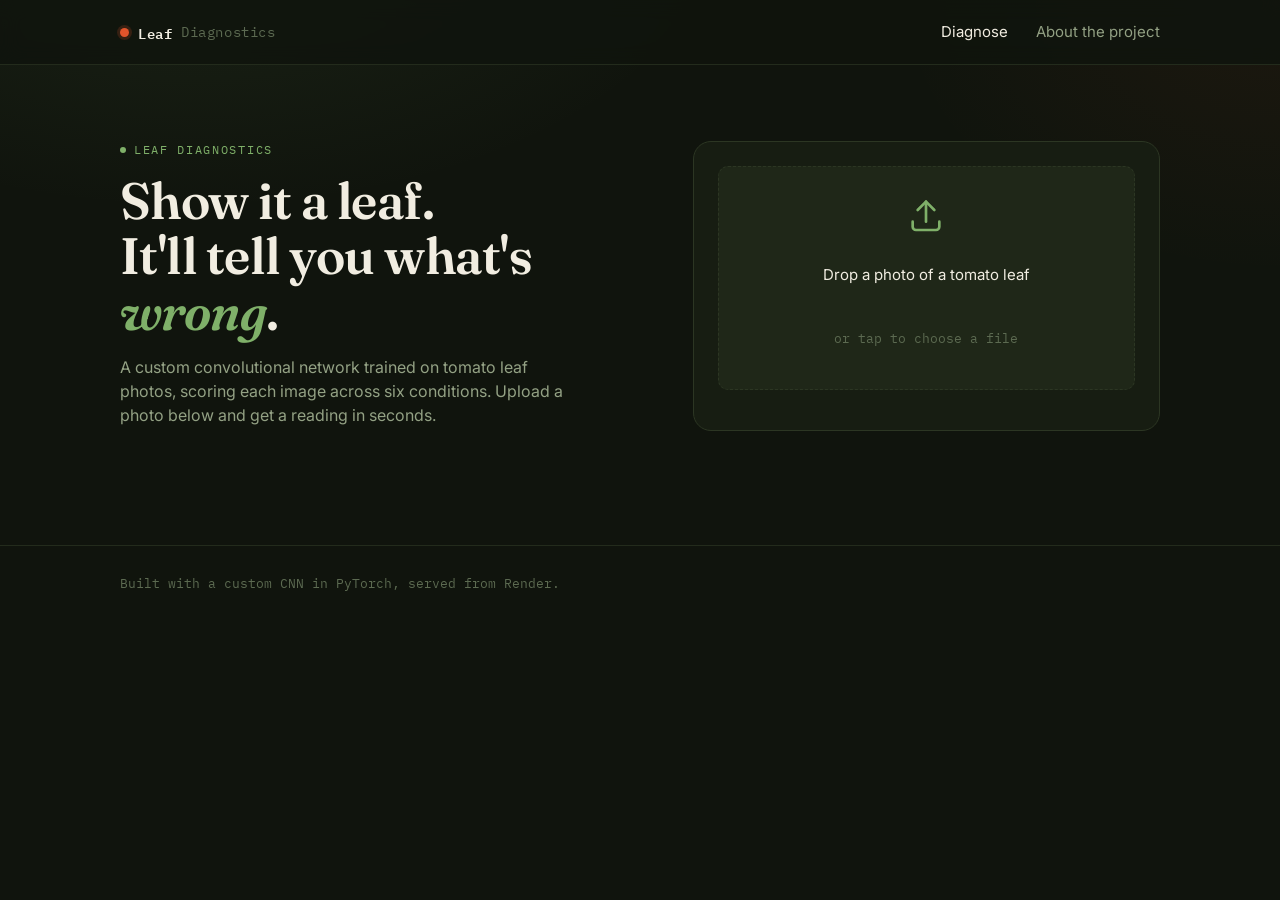
==== frontend/index.html @ 5c908f68 "adding probabilities to the backend and frontend version 1" ====
<!DOCTYPE html>
<html lang="en">
<head>
<meta charset="UTF-8" />
<meta name="viewport" content="width=device-width, initial-scale=1.0" />
<title>Leaf Diagnostics — Tomato Disease Detection</title>
<meta name="description" content="Upload a photo of a tomato leaf and get an instant diagnosis from a custom CNN." />
<link rel="preconnect" href="https://fonts.googleapis.com" />
<link rel="preconnect" href="https://fonts.gstatic.com" crossorigin />
<link href="https://fonts.googleapis.com/css2?family=Fraunces:ital,wght@0,500;0,600;1,500&family=Inter:wght@400;500;600&family=IBM+Plex+Mono:wght@400;500&display=swap" rel="stylesheet" />
<link rel="stylesheet" href="css/style.css" />
</head>
<body>

<header class="site-header">
  <div class="wrap">
    <a href="index.html" class="logo"><span class="dot"></span><b>Leaf</b><span>Diagnostics</span></a>
    <button class="nav-toggle" aria-label="Toggle menu" aria-expanded="false">
      <span></span><span></span><span></span>
    </button>
    <nav class="site-nav">
      <a href="index.html" class="is-active">Diagnose</a>
      <a href="about.html">About the project</a>
    </nav>
  </div>
</header>

<main>
  <div class="wrap">
    <section class="hero">
      <div class="hero-grid">
        <div>
          <p class="eyebrow">Leaf diagnostics</p>
          <h1>Show it a leaf.<br>It'll tell you what's <em>wrong</em>.</h1>
          <p class="lead">
            A custom convolutional network trained on tomato leaf photos,
            scoring each image across six conditions. Upload a photo below
            and get a reading in seconds.
          </p>
        </div>

        <div class="scan-card" id="scan-card">
          <div class="dropzone" id="dropzone">
            <svg class="icon" viewBox="0 0 24 24" fill="none" stroke="currentColor" stroke-width="1.6" stroke-linecap="round" stroke-linejoin="round">
              <path d="M12 16V4"/>
              <path d="M7 9l5-5 5 5"/>
              <path d="M4 16v3a2 2 0 0 0 2 2h12a2 2 0 0 0 2-2v-3"/>
            </svg>
            <p class="primary-text">Drop a photo of a tomato leaf</p>
            <p class="secondary-text">or tap to choose a file</p>
            <input type="file" id="file-input" accept="image/*" aria-label="Upload a leaf photo" />
          </div>

          <div class="preview-frame hidden" id="preview-frame">
            <img id="preview-img" alt="Uploaded leaf preview" />
            <div class="corner tl"></div>
            <div class="corner tr"></div>
            <div class="corner bl"></div>
            <div class="corner br"></div>
            <div class="scan-line hidden" id="scan-line"></div>
          </div>

          <p class="scan-status hidden" id="scan-status"></p>

          <div class="card-actions">
            <button class="btn btn-primary hidden" id="analyze-btn">Analyze leaf</button>
            <button class="btn btn-ghost hidden" id="reset-btn">Choose another</button>
          </div>

          <div class="error-box hidden" id="error-box">
            <b>Couldn't get a reading</b>
            <span id="error-msg"></span>
          </div>

          <div class="result hidden" id="result"></div>
        </div>
      </div>
    </section>
  </div>
</main>

<footer class="site-footer">
  <div class="wrap">
    <p>Built with a custom CNN in PyTorch, served from Render.</p>
  </div>
</footer>

<script src="js/nav.js"></script>
<script src="js/app.js"></script>
</body>
</html>
---- frontend/css/style.css ----
/* =========================================================
   Leaf Diagnostics — design tokens
   Palette: near-black foliage, ripe-tomato alert, sage muted
   Type: Fraunces (display) / Inter (body) / IBM Plex Mono (data)
   ========================================================= */

:root {
  --bg: #10140d;
  --surface: #171d12;
  --surface-2: #1f2718;
  --border: #2c3623;
  --border-soft: #232b1c;

  --text: #f1ede1;
  --text-muted: #93a184;
  --text-faint: #5c6a51;

  --green: #7fb069;
  --green-dim: #4f7440;
  --red: #e2542b;
  --red-dim: #8f3a22;

  --font-display: "Fraunces", ui-serif, Georgia, serif;
  --font-body: "Inter", -apple-system, BlinkMacSystemFont, sans-serif;
  --font-mono: "IBM Plex Mono", ui-monospace, SFMono-Regular, monospace;

  --radius: 10px;
  --radius-lg: 18px;

  --container: 1080px;
}

* {
  box-sizing: border-box;
}

html {
  -webkit-text-size-adjust: 100%;
}

body {
  margin: 0;
  background: var(--bg);
  background-image:
    radial-gradient(ellipse 900px 500px at 15% -10%, rgba(127, 176, 105, 0.10), transparent 60%),
    radial-gradient(ellipse 700px 500px at 100% 0%, rgba(226, 84, 43, 0.06), transparent 55%);
  background-attachment: fixed;
  color: var(--text);
  font-family: var(--font-body);
  line-height: 1.5;
  -webkit-font-smoothing: antialiased;
}

img {
  max-width: 100%;
  display: block;
}

a {
  color: inherit;
}

:focus-visible {
  outline: 2px solid var(--green);
  outline-offset: 3px;
}

@media (prefers-reduced-motion: reduce) {
  *, *::before, *::after {
    animation-duration: 0.001ms !important;
    animation-iteration-count: 1 !important;
    transition-duration: 0.001ms !important;
    scroll-behavior: auto !important;
  }
}

.wrap {
  width: 100%;
  max-width: var(--container);
  margin: 0 auto;
  padding: 0 20px;
}

.eyebrow {
  font-family: var(--font-mono);
  font-size: 12px;
  letter-spacing: 0.14em;
  text-transform: uppercase;
  color: var(--green);
  display: flex;
  align-items: center;
  gap: 8px;
  margin: 0 0 14px;
}

.eyebrow::before {
  content: "";
  width: 6px;
  height: 6px;
  border-radius: 50%;
  background: var(--green);
  flex: none;
}

.eyebrow.is-alert {
  color: var(--red);
}
.eyebrow.is-alert::before {
  background: var(--red);
}

/* ---------- Nav ---------- */

.site-header {
  position: sticky;
  top: 0;
  z-index: 40;
  background: rgba(16, 20, 13, 0.86);
  backdrop-filter: blur(10px);
  border-bottom: 1px solid var(--border-soft);
}

.site-header .wrap {
  display: flex;
  align-items: center;
  justify-content: space-between;
  height: 64px;
}

.logo {
  display: flex;
  align-items: center;
  gap: 9px;
  font-family: var(--font-mono);
  font-size: 14px;
  letter-spacing: 0.04em;
  text-decoration: none;
  color: var(--text);
}

.logo .dot {
  width: 9px;
  height: 9px;
  border-radius: 50%;
  background: var(--red);
  box-shadow: 0 0 0 3px rgba(226, 84, 43, 0.18);
}

.logo b {
  font-weight: 600;
}

.logo span {
  color: var(--text-faint);
}

.nav-toggle {
  display: flex;
  flex-direction: column;
  justify-content: center;
  gap: 4px;
  width: 36px;
  height: 36px;
  background: transparent;
  border: 1px solid var(--border);
  border-radius: 8px;
  cursor: pointer;
  align-items: center;
}

.nav-toggle span {
  width: 16px;
  height: 1.5px;
  background: var(--text-muted);
  transition: transform 0.2s ease, opacity 0.2s ease;
}

.nav-toggle[aria-expanded="true"] span:nth-child(1) {
  transform: translateY(5.5px) rotate(45deg);
}
.nav-toggle[aria-expanded="true"] span:nth-child(2) {
  opacity: 0;
}
.nav-toggle[aria-expanded="true"] span:nth-child(3) {
  transform: translateY(-5.5px) rotate(-45deg);
}

.site-nav {
  display: none;
  position: absolute;
  top: 64px;
  left: 0;
  right: 0;
  background: var(--surface);
  border-bottom: 1px solid var(--border-soft);
  flex-direction: column;
  padding: 10px 20px 18px;
}

.site-nav.is-open {
  display: flex;
}

.site-nav a {
  padding: 12px 2px;
  text-decoration: none;
  color: var(--text-muted);
  font-size: 15px;
  border-bottom: 1px solid var(--border-soft);
}

.site-nav a:last-child {
  border-bottom: none;
}

.site-nav a.is-active,
.site-nav a:hover {
  color: var(--text);
}

/* ---------- Hero / layout ---------- */

.hero {
  padding: 44px 0 20px;
}

.hero h1 {
  font-family: var(--font-display);
  font-weight: 600;
  font-size: clamp(2rem, 8vw, 2.6rem);
  line-height: 1.08;
  letter-spacing: -0.01em;
  margin: 0 0 16px;
}

.hero h1 em {
  font-style: italic;
  color: var(--green);
}

.hero p.lead {
  color: var(--text-muted);
  font-size: 16px;
  max-width: 46ch;
  margin: 0 0 28px;
}

main {
  padding-bottom: 60px;
}

/* ---------- Scan card ---------- */

.scan-card {
  background: var(--surface);
  border: 1px solid var(--border);
  border-radius: var(--radius-lg);
  padding: 18px;
}

.dropzone {
  position: relative;
  border: 1px dashed var(--border);
  border-radius: var(--radius);
  min-height: 220px;
  display: flex;
  flex-direction: column;
  align-items: center;
  justify-content: center;
  text-align: center;
  gap: 14px;
  padding: 28px 20px;
  cursor: pointer;
  transition: border-color 0.15s ease, background 0.15s ease;
  background: var(--surface-2);
  overflow: hidden;
}

.dropzone:hover,
.dropzone.is-drag {
  border-color: var(--green-dim);
  background: #212b19;
}

.dropzone input[type="file"] {
  position: absolute;
  inset: 0;
  opacity: 0;
  cursor: pointer;
}

.dropzone .icon {
  width: 40px;
  height: 40px;
  color: var(--green);
}

.dropzone .primary-text {
  font-size: 15px;
  color: var(--text);
}

.dropzone .secondary-text {
  font-size: 13px;
  color: var(--text-faint);
  font-family: var(--font-mono);
}

/* preview / viewfinder */

.preview-frame {
  position: relative;
  border-radius: var(--radius);
  overflow: hidden;
  background: #000;
  aspect-ratio: 4 / 3;
}

.preview-frame img {
  width: 100%;
  height: 100%;
  object-fit: cover;
}

.corner {
  position: absolute;
  width: 22px;
  height: 22px;
  border: 2px solid var(--green);
  opacity: 0.85;
}
.corner.tl { top: 10px; left: 10px; border-right: none; border-bottom: none; }
.corner.tr { top: 10px; right: 10px; border-left: none; border-bottom: none; }
.corner.bl { bottom: 10px; left: 10px; border-right: none; border-top: none; }
.corner.br { bottom: 10px; right: 10px; border-left: none; border-top: none; }

.scan-line {
  position: absolute;
  left: 0;
  right: 0;
  height: 2px;
  background: linear-gradient(90deg, transparent, var(--green), transparent);
  box-shadow: 0 0 12px 1px rgba(127, 176, 105, 0.7);
  animation: sweep 1.6s ease-in-out infinite;
}

@keyframes sweep {
  0% { top: 6%; }
  50% { top: 92%; }
  100% { top: 6%; }
}

.scan-status {
  margin-top: 14px;
  font-family: var(--font-mono);
  font-size: 12.5px;
  color: var(--text-muted);
  text-align: center;
  letter-spacing: 0.02em;
}

.scan-status .cursor {
  display: inline-block;
  width: 6px;
  height: 11px;
  background: var(--green);
  margin-left: 2px;
  vertical-align: -1px;
  animation: blink 1s step-end infinite;
}

@keyframes blink {
  50% { opacity: 0; }
}

.card-actions {
  display: flex;
  gap: 10px;
  margin-top: 16px;
}

.btn {
  font-family: var(--font-body);
  font-size: 14.5px;
  font-weight: 600;
  border-radius: 8px;
  padding: 12px 18px;
  border: 1px solid transparent;
  cursor: pointer;
  flex: 1;
  text-align: center;
  transition: transform 0.08s ease, background 0.15s ease, border-color 0.15s ease;
}

.btn:active {
  transform: scale(0.98);
}

.btn-primary {
  background: var(--green);
  color: #0e1409;
}

.btn-primary:hover {
  background: #8ec078;
}

.btn-primary:disabled {
  background: var(--green-dim);
  color: #b9c5ae;
  cursor: not-allowed;
}

.btn-ghost {
  background: transparent;
  border-color: var(--border);
  color: var(--text-muted);
  flex: 0 0 auto;
}

.btn-ghost:hover {
  border-color: var(--green-dim);
  color: var(--text);
}

/* ---------- Result readout ---------- */

.result {
  margin-top: 22px;
  border-top: 1px solid var(--border-soft);
  padding-top: 22px;
}

.result-top {
  display: flex;
  align-items: flex-start;
  justify-content: space-between;
  gap: 12px;
  margin-bottom: 20px;
}

.result-title {
  font-family: var(--font-display);
  font-size: clamp(1.4rem, 6vw, 1.7rem);
  line-height: 1.15;
  margin: 0;
}

.result-confidence {
  font-family: var(--font-mono);
  font-size: 13px;
  color: var(--text-muted);
  margin-top: 6px;
}

.result-confidence b {
  color: var(--text);
  font-size: 15px;
}

.badge {
  font-family: var(--font-mono);
  font-size: 11px;
  letter-spacing: 0.08em;
  text-transform: uppercase;
  padding: 6px 10px;
  border-radius: 999px;
  border: 1px solid var(--green-dim);
  color: var(--green);
  white-space: nowrap;
  transform: rotate(-2deg);
  flex: none;
}

.badge.is-alert {
  border-color: var(--red-dim);
  color: var(--red);
}

.readings-label {
  font-family: var(--font-mono);
  font-size: 11px;
  letter-spacing: 0.1em;
  text-transform: uppercase;
  color: var(--text-faint);
  margin: 0 0 12px;
}

.reading-row {
  display: grid;
  grid-template-columns: 1fr auto;
  gap: 4px 10px;
  align-items: center;
  margin-bottom: 10px;
}

.reading-name {
  font-size: 13.5px;
  color: var(--text-muted);
}

.reading-row.is-top .reading-name {
  color: var(--text);
  font-weight: 600;
}

.reading-value {
  font-family: var(--font-mono);
  font-size: 12.5px;
  color: var(--text-faint);
  justify-self: end;
}

.reading-row.is-top .reading-value {
  color: var(--text);
}

.reading-bar-track {
  grid-column: 1 / -1;
  height: 5px;
  background: var(--surface-2);
  border-radius: 3px;
  overflow: hidden;
}

.reading-bar-fill {
  height: 100%;
  background: var(--text-faint);
  border-radius: 3px;
  transition: width 0.6s cubic-bezier(0.2, 0.8, 0.2, 1);
  width: 0%;
}

.reading-row.is-top .reading-bar-fill {
  background: var(--green);
}

.reading-row.is-top.is-alert .reading-bar-fill {
  background: var(--red);
}

/* ---------- error ---------- */

.error-box {
  margin-top: 16px;
  border: 1px solid var(--red-dim);
  background: rgba(226, 84, 43, 0.08);
  border-radius: var(--radius);
  padding: 14px 16px;
  font-size: 13.5px;
  color: #f0c2b1;
}

.error-box b {
  color: var(--red);
  display: block;
  font-family: var(--font-mono);
  font-size: 11px;
  letter-spacing: 0.08em;
  text-transform: uppercase;
  margin-bottom: 6px;
}

.hidden {
  display: none !important;
}

/* ---------- generic content sections (about page) ---------- */

.section {
  padding: 40px 0;
  border-top: 1px solid var(--border-soft);
}

.section:first-of-type {
  border-top: none;
}

.section h2 {
  font-family: var(--font-display);
  font-size: clamp(1.4rem, 6vw, 1.8rem);
  margin: 0 0 14px;
}

.section p {
  color: var(--text-muted);
  font-size: 15px;
  max-width: 62ch;
  margin: 0 0 14px;
}

.spec-list {
  display: grid;
  gap: 10px;
  margin-top: 18px;
}

.spec-row {
  display: flex;
  justify-content: space-between;
  gap: 16px;
  padding: 12px 0;
  border-bottom: 1px solid var(--border-soft);
  font-size: 14px;
}

.spec-row dt {
  font-family: var(--font-mono);
  color: var(--text-faint);
  font-size: 12px;
  letter-spacing: 0.04em;
  text-transform: uppercase;
  flex: none;
  width: 40%;
}

.spec-row dd {
  margin: 0;
  color: var(--text);
  text-align: right;
}

.steps {
  display: grid;
  gap: 16px;
  margin-top: 18px;
}

.step {
  display: flex;
  gap: 14px;
  align-items: flex-start;
}

.step-num {
  font-family: var(--font-mono);
  font-size: 12px;
  color: var(--green);
  border: 1px solid var(--border);
  border-radius: 50%;
  width: 26px;
  height: 26px;
  flex: none;
  display: flex;
  align-items: center;
  justify-content: center;
}

.step-body h3 {
  margin: 0 0 4px;
  font-size: 15px;
  font-weight: 600;
}

.step-body p {
  margin: 0;
  font-size: 13.5px;
  color: var(--text-muted);
}

.class-grid {
  display: grid;
  grid-template-columns: repeat(2, 1fr);
  gap: 10px;
  margin-top: 18px;
}

.class-chip {
  font-family: var(--font-mono);
  font-size: 12.5px;
  color: var(--text-muted);
  border: 1px solid var(--border);
  border-radius: 8px;
  padding: 10px 12px;
  background: var(--surface);
}

/* ---------- footer ---------- */

.site-footer {
  border-top: 1px solid var(--border-soft);
  padding: 28px 0 40px;
}

.site-footer .wrap {
  display: flex;
  flex-direction: column;
  gap: 6px;
}

.site-footer p {
  margin: 0;
  font-size: 12.5px;
  color: var(--text-faint);
  font-family: var(--font-mono);
}

/* =========================================================
   Tablet / desktop
   ========================================================= */

@media (min-width: 720px) {
  .nav-toggle {
    display: none;
  }

  .site-nav {
    display: flex !important;
    position: static;
    flex-direction: row;
    background: transparent;
    border: none;
    padding: 0;
    gap: 28px;
  }

  .site-nav a {
    border-bottom: none;
    padding: 0;
  }

  .class-grid {
    grid-template-columns: repeat(3, 1fr);
  }
}

@media (min-width: 960px) {
  .hero {
    padding: 76px 0 30px;
  }

  .hero-grid {
    display: grid;
    grid-template-columns: 1.05fr 0.95fr;
    gap: 56px;
    align-items: start;
  }

  .hero h1 {
    font-size: clamp(2.6rem, 4vw, 3.4rem);
  }

  .scan-card {
    position: sticky;
    top: 92px;
    padding: 24px;
  }

  .section-grid {
    display: grid;
    grid-template-columns: 1fr 1fr;
    gap: 48px;
    align-items: start;
  }
}
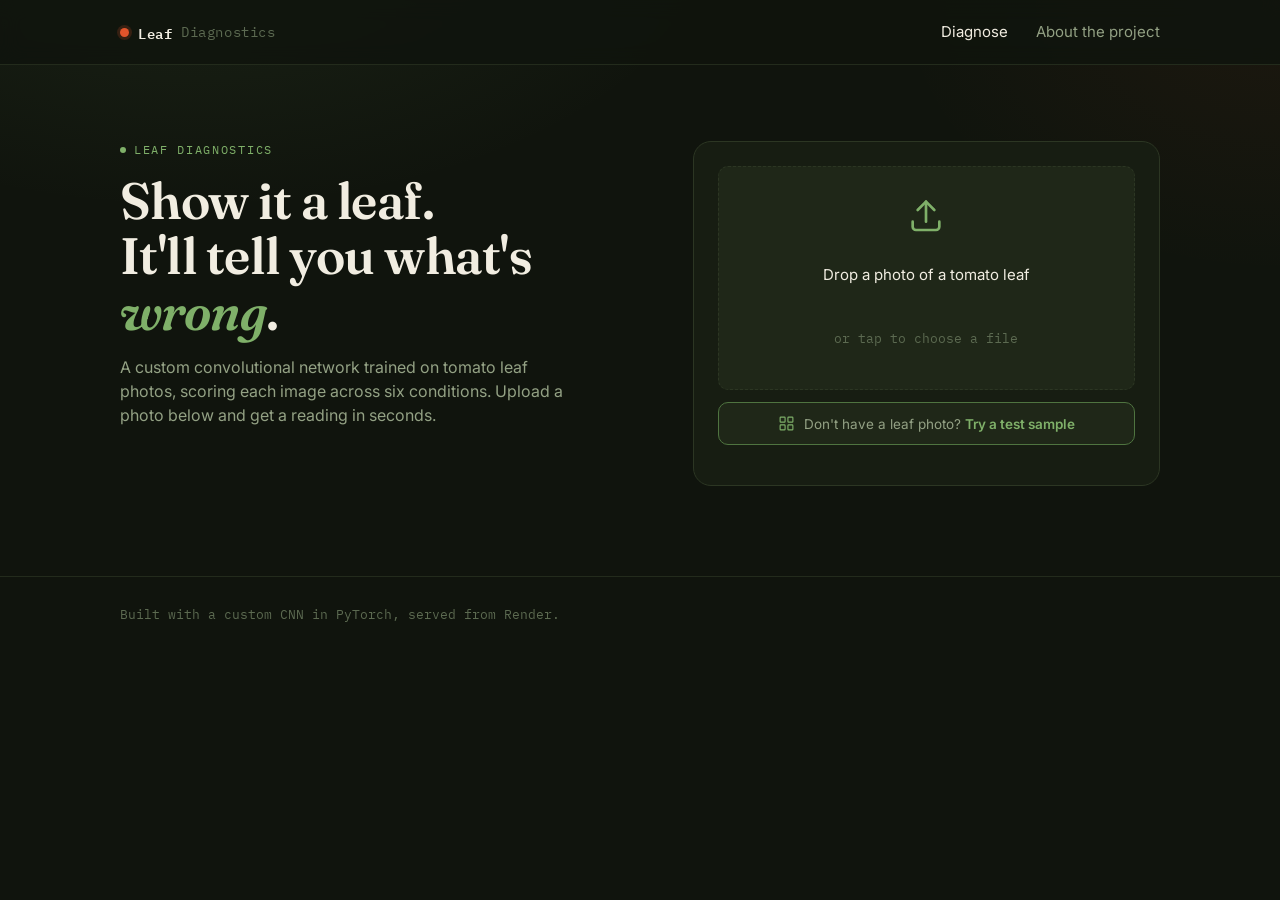
==== commit a94b66aa: "testing images integrated in frontend" ====
--- a/frontend/index.html
+++ b/frontend/index.html
@@ -51,6 +51,27 @@
             <input type="file" id="file-input" accept="image/*" aria-label="Upload a leaf photo" />
           </div>
 
+          <button type="button" class="sample-trigger" id="sample-trigger">
+            <svg viewBox="0 0 24 24" fill="none" stroke="currentColor" stroke-width="1.6" stroke-linecap="round" stroke-linejoin="round">
+              <rect x="3" y="3" width="7" height="7" rx="1"/>
+              <rect x="14" y="3" width="7" height="7" rx="1"/>
+              <rect x="3" y="14" width="7" height="7" rx="1"/>
+              <rect x="14" y="14" width="7" height="7" rx="1"/>
+            </svg>
+            <span>Don't have a leaf photo? <b>Try a test sample</b></span>
+          </button>
+
+          <div class="sample-gallery hidden" id="sample-gallery">
+            <div class="sample-gallery-head">
+              <p class="eyebrow">Test samples · one per class</p>
+              <div class="sample-gallery-actions">
+                <button type="button" class="btn-ghost btn-small" id="gallery-refetch">Refetch</button>
+                <button type="button" class="btn-ghost btn-small" id="gallery-back">Back</button>
+              </div>
+            </div>
+            <div class="sample-grid" id="sample-grid"></div>
+          </div>
+
           <div class="preview-frame hidden" id="preview-frame">
             <img id="preview-img" alt="Uploaded leaf preview" />
             <div class="corner tl"></div>
@@ -58,6 +79,7 @@
             <div class="corner bl"></div>
             <div class="corner br"></div>
             <div class="scan-line hidden" id="scan-line"></div>
+            <div class="actual-tag hidden" id="actual-tag"></div>
           </div>
 
           <p class="scan-status hidden" id="scan-status"></p>
@@ -88,4 +110,4 @@
 <script src="js/nav.js"></script>
 <script src="js/app.js"></script>
 </body>
-</html>
+</html>
--- a/frontend/css/style.css
+++ b/frontend/css/style.css
@@ -333,6 +333,140 @@
 .corner.tr { top: 10px; right: 10px; border-left: none; border-bottom: none; }
 .corner.bl { bottom: 10px; left: 10px; border-right: none; border-top: none; }
 .corner.br { bottom: 10px; right: 10px; border-left: none; border-top: none; }
+
+.actual-tag {
+  position: absolute;
+  left: 10px;
+  bottom: 10px;
+  right: 10px;
+  font-family: var(--font-mono);
+  font-size: 11px;
+  letter-spacing: 0.02em;
+  color: var(--text);
+  background: rgba(16, 20, 13, 0.82);
+  border: 1px solid var(--border);
+  border-radius: 6px;
+  padding: 6px 9px;
+  backdrop-filter: blur(2px);
+}
+
+.sample-trigger {
+  display: flex;
+  align-items: center;
+  justify-content: center;
+  gap: 9px;
+  width: 100%;
+  margin-top: 12px;
+  background: var(--surface-2);
+  border: 1px solid var(--green-dim);
+  border-radius: var(--radius);
+  color: var(--text-muted);
+  font-size: 13.5px;
+  font-family: var(--font-body);
+  text-align: center;
+  cursor: pointer;
+  padding: 12px 14px;
+  transition: border-color 0.15s ease, background 0.15s ease, transform 0.08s ease;
+}
+
+.sample-trigger svg {
+  width: 17px;
+  height: 17px;
+  color: var(--green);
+  flex: none;
+}
+
+.sample-trigger b {
+  color: var(--green);
+  font-weight: 600;
+}
+
+.sample-trigger:hover {
+  border-color: var(--green);
+  background: #212b19;
+}
+
+.sample-trigger:active {
+  transform: scale(0.99);
+}
+
+.sample-gallery {
+  margin-top: 14px;
+}
+
+.sample-gallery-head {
+  display: flex;
+  align-items: center;
+  justify-content: space-between;
+  gap: 10px;
+  flex-wrap: wrap;
+  margin-bottom: 4px;
+}
+
+.sample-gallery-head .eyebrow {
+  margin: 0;
+}
+
+.sample-gallery-actions {
+  display: flex;
+  gap: 8px;
+  flex: none;
+}
+
+.btn-small {
+  flex: none;
+  padding: 6px 12px;
+  font-size: 12.5px;
+}
+
+.sample-grid {
+  display: grid;
+  grid-template-columns: repeat(2, 1fr);
+  gap: 10px;
+  margin-top: 12px;
+}
+
+.sample-thumb {
+  border: 1px solid var(--border);
+  background: var(--surface-2);
+  border-radius: var(--radius);
+  overflow: hidden;
+  cursor: pointer;
+  padding: 0;
+  text-align: left;
+  transition: border-color 0.15s ease;
+}
+
+.sample-thumb:hover,
+.sample-thumb:focus-visible {
+  border-color: var(--green-dim);
+}
+
+.sample-thumb img {
+  width: 100%;
+  aspect-ratio: 4 / 3;
+  object-fit: cover;
+}
+
+.sample-thumb .sample-label {
+  display: block;
+  font-family: var(--font-mono);
+  font-size: 11px;
+  color: var(--text-muted);
+  padding: 7px 9px;
+  border-top: 1px solid var(--border-soft);
+}
+
+.sample-thumb.is-loading {
+  opacity: 0.5;
+  pointer-events: none;
+}
+
+.match-badge {
+  margin-top: 10px;
+  display: inline-block;
+  transform: none;
+}
 
 .scan-line {
   position: absolute;
@@ -433,10 +567,16 @@
 
 .result-top {
   display: flex;
+  flex-wrap: wrap;
   align-items: flex-start;
   justify-content: space-between;
-  gap: 12px;
+  gap: 10px 12px;
   margin-bottom: 20px;
+}
+
+.result-top > div:first-child {
+  min-width: 0;
+  flex: 1 1 200px;
 }
 
 .result-title {
@@ -444,6 +584,7 @@
   font-size: clamp(1.4rem, 6vw, 1.7rem);
   line-height: 1.15;
   margin: 0;
+  overflow-wrap: break-word;
 }
 
 .result-confidence {
@@ -752,4 +893,4 @@
     gap: 48px;
     align-items: start;
   }
-}
+}
